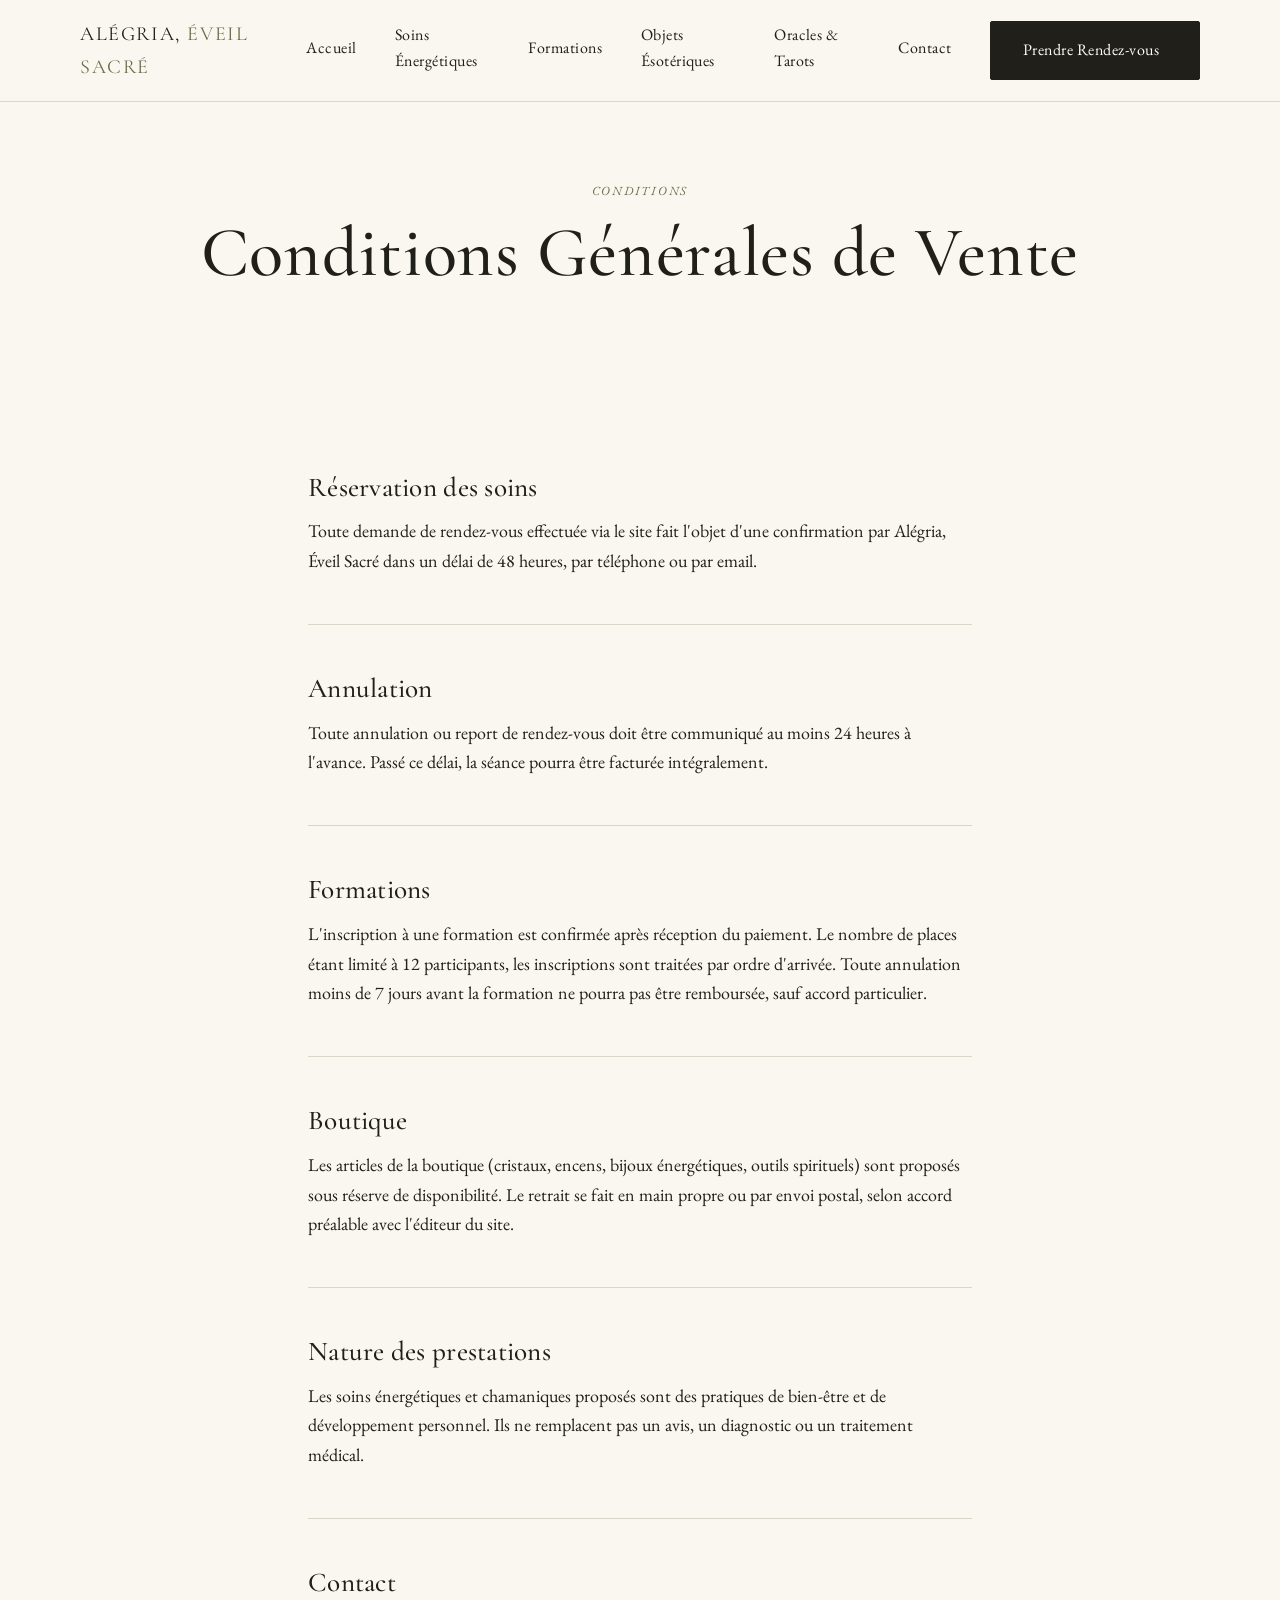
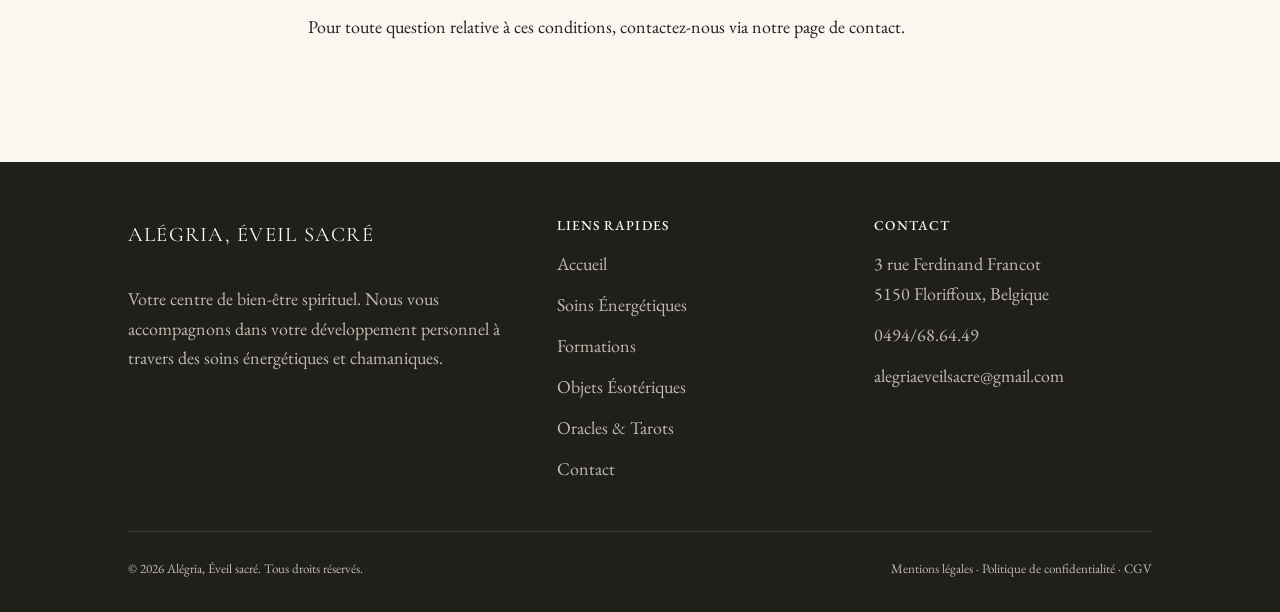
==== cgv.html @ ffaab170 "Rebuild site to match real Alégria, Éveil Sacré business content Replace the initial generic mockup " ====
<!DOCTYPE html>
<html lang="fr">
<head>
<meta charset="UTF-8">
<meta name="viewport" content="width=device-width, initial-scale=1.0">
<title>Conditions Générales de Vente — Alégria, Éveil Sacré</title>
<meta name="description" content="Conditions générales de vente des soins, formations et produits d'Alégria, Éveil Sacré.">
<link rel="stylesheet" href="assets/css/style.css">
</head>
<body>

<header class="site-header">
  <div class="container site-header__inner">
    <a href="index.html" class="logo">Alégria, <span>Éveil Sacré</span></a>
    <button class="nav-toggle" aria-label="Ouvrir le menu" aria-expanded="false">
      <span></span><span></span><span></span>
    </button>
    <nav class="main-nav">
      <a href="index.html">Accueil</a>
      <a href="soins-energetiques.html">Soins Énergétiques</a>
      <a href="formations.html">Formations</a>
      <a href="objets-esoteriques.html">Objets Ésotériques</a>
      <a href="oracles-tarots.html">Oracles &amp; Tarots</a>
      <a href="contact.html">Contact</a>
      <a href="rendez-vous.html" class="btn btn--primary main-nav__cta">Prendre Rendez-vous</a>
    </nav>
  </div>
</header>

<main>
  <section class="page-hero">
    <div class="container reveal">
      <span class="eyebrow">Conditions</span>
      <h1>Conditions Générales de Vente</h1>
    </div>
  </section>

  <section class="section">
    <div class="container reveal" style="max-width: 760px;">

      <h3>Réservation des soins</h3>
      <p>Toute demande de rendez-vous effectuée via le site fait l'objet d'une confirmation par Alégria, Éveil Sacré dans un délai de 48 heures, par téléphone ou par email.</p>

      <hr class="divider">

      <h3>Annulation</h3>
      <p>Toute annulation ou report de rendez-vous doit être communiqué au moins 24 heures à l'avance. Passé ce délai, la séance pourra être facturée intégralement.</p>

      <hr class="divider">

      <h3>Formations</h3>
      <p>L'inscription à une formation est confirmée après réception du paiement. Le nombre de places étant limité à 12 participants, les inscriptions sont traitées par ordre d'arrivée. Toute annulation moins de 7 jours avant la formation ne pourra pas être remboursée, sauf accord particulier.</p>

      <hr class="divider">

      <h3>Boutique</h3>
      <p>Les articles de la boutique (cristaux, encens, bijoux énergétiques, outils spirituels) sont proposés sous réserve de disponibilité. Le retrait se fait en main propre ou par envoi postal, selon accord préalable avec l'éditeur du site.</p>

      <hr class="divider">

      <h3>Nature des prestations</h3>
      <p>Les soins énergétiques et chamaniques proposés sont des pratiques de bien-être et de développement personnel. Ils ne remplacent pas un avis, un diagnostic ou un traitement médical.</p>

      <hr class="divider">

      <h3>Contact</h3>
      <p>Pour toute question relative à ces conditions, contactez-nous via notre <a href="contact.html">page de contact</a>.</p>

    </div>
  </section>
</main>

<footer class="site-footer">
  <div class="container">
    <div class="footer-grid">
      <div>
        <div class="footer-logo">Alégria, Éveil Sacré</div>
        <p class="mt-2">Votre centre de bien-être spirituel. Nous vous accompagnons dans votre développement personnel à travers des soins énergétiques et chamaniques.</p>
      </div>
      <div class="footer-col">
        <h4>Liens Rapides</h4>
        <ul>
          <li><a href="index.html">Accueil</a></li>
          <li><a href="soins-energetiques.html">Soins Énergétiques</a></li>
          <li><a href="formations.html">Formations</a></li>
          <li><a href="objets-esoteriques.html">Objets Ésotériques</a></li>
          <li><a href="oracles-tarots.html">Oracles &amp; Tarots</a></li>
          <li><a href="contact.html">Contact</a></li>
        </ul>
      </div>
      <div class="footer-col">
        <h4>Contact</h4>
        <ul>
          <li>3 rue Ferdinand Francot<br>5150 Floriffoux, Belgique</li>
          <li><a href="tel:+32494686449">0494/68.64.49</a></li>
          <li><a href="mailto:alegriaeveilsacre@gmail.com">alegriaeveilsacre@gmail.com</a></li>
        </ul>
      </div>
    </div>
    <div class="footer-bottom">
      <span>© 2026 Alégria, Éveil sacré. Tous droits réservés.</span>
      <span>
        <a href="mentions-legales.html">Mentions légales</a> ·
        <a href="politique-confidentialite.html">Politique de confidentialité</a> ·
        <a href="cgv.html">CGV</a>
      </span>
    </div>
  </div>
</footer>

<script src="assets/js/main.js"></script>
</body>
</html>
---- assets/css/style.css ----
/* ============================================
   Alégria, Éveil Sacré — feuille de style
   ============================================ */

@import url('https://fonts.googleapis.com/css2?family=Cormorant+Garamond:ital,wght@0,400;0,500;0,600;1,400&family=EB+Garamond:ital,wght@0,400;0,500;1,400&display=swap');

:root {
  --color-bg: #faf7f1;
  --color-bg-alt: #f2ede2;
  --color-olive: #6f6b45;
  --color-olive-dark: #52502f;
  --color-olive-light: #8c8862;
  --color-ink: #201f1a;
  --color-ink-soft: #4a4838;
  --color-cream: #f4efe3;
  --color-line: #ddd6c4;
  --color-white: #fffdf9;

  --font-display: 'Cormorant Garamond', 'Times New Roman', serif;
  --font-body: 'EB Garamond', 'Times New Roman', serif;

  --container: 1120px;
  --radius: 2px;
  --transition: 0.35s cubic-bezier(.4,0,.2,1);
}

* { box-sizing: border-box; }

html { scroll-behavior: smooth; }

body {
  margin: 0;
  font-family: var(--font-body);
  background: var(--color-bg);
  color: var(--color-ink);
  font-size: 18px;
  line-height: 1.65;
  -webkit-font-smoothing: antialiased;
}

h1, h2, h3, h4 {
  font-family: var(--font-display);
  font-weight: 500;
  line-height: 1.15;
  margin: 0 0 0.5em;
  letter-spacing: 0.01em;
}

h1 { font-size: clamp(2.6rem, 6vw, 4.4rem); }
h2 { font-size: clamp(2rem, 4.2vw, 2.9rem); }
h3 { font-size: clamp(1.4rem, 2.6vw, 1.7rem); }

p { margin: 0 0 1em; }

a { color: inherit; text-decoration: none; }

img { max-width: 100%; display: block; }

.container {
  width: 100%;
  max-width: var(--container);
  margin: 0 auto;
  padding: 0 6vw;
}

@media (min-width: 900px) {
  .container { padding: 0 3rem; }
}

.eyebrow {
  display: inline-block;
  font-family: var(--font-body);
  font-style: italic;
  letter-spacing: 0.14em;
  text-transform: uppercase;
  font-size: 0.78rem;
  color: var(--color-olive);
  margin-bottom: 0.9em;
}

.section {
  padding: clamp(3.5rem, 8vw, 6.5rem) 0;
}

.section--alt { background: var(--color-bg-alt); }

.section--olive {
  background: var(--color-olive);
  color: var(--color-white);
}
.section--olive .eyebrow { color: var(--color-cream); opacity: 0.85; }
.section--olive h1, .section--olive h2, .section--olive h3 { color: var(--color-white); }

.section--ink {
  background: var(--color-ink);
  color: var(--color-cream);
}
.section--ink h1, .section--ink h2 { color: var(--color-white); }

.text-center { text-align: center; }

.lede {
  font-size: 1.2rem;
  color: var(--color-ink-soft);
  max-width: 44em;
}
.text-center .lede { margin-left: auto; margin-right: auto; }
.section--olive .lede, .section--ink .lede { color: rgba(255,255,255,0.86); }

/* ---------- Buttons ---------- */
.btn {
  appearance: none;
  -webkit-appearance: none;
  display: inline-flex;
  align-items: center;
  justify-content: center;
  gap: 0.5em;
  padding: 0.95em 2em;
  font-family: var(--font-body);
  font-size: 0.95rem;
  letter-spacing: 0.04em;
  border: 1px solid var(--color-ink);
  border-radius: var(--radius);
  cursor: pointer;
  transition: background var(--transition), color var(--transition), border-color var(--transition), transform var(--transition);
  white-space: nowrap;
}

.btn--primary {
  background: var(--color-ink);
  color: var(--color-white);
}
.btn--primary:hover { background: var(--color-olive-dark); border-color: var(--color-olive-dark); transform: translateY(-1px); }

.btn--outline {
  background: transparent;
  color: var(--color-ink);
}
.btn--outline:hover { background: var(--color-ink); color: var(--color-white); transform: translateY(-1px); }

.section--olive .btn--outline, .section--ink .btn--outline {
  border-color: var(--color-white);
  color: var(--color-white);
}
.section--olive .btn--outline:hover, .section--ink .btn--outline:hover {
  background: var(--color-white);
  color: var(--color-olive-dark);
}
.section--olive .btn--primary, .section--ink .btn--primary {
  background: var(--color-white);
  color: var(--color-olive-dark);
  border-color: var(--color-white);
}
.section--olive .btn--primary:hover, .section--ink .btn--primary:hover {
  background: transparent;
  color: var(--color-white);
}

.btn--full { width: 100%; }
.btn--sm { padding: 0.7em 1.4em; font-size: 0.85rem; }

.btn-row {
  display: flex;
  flex-wrap: wrap;
  gap: 1rem;
}
.text-center .btn-row { justify-content: center; }

/* ---------- Header / Nav ---------- */
.site-header {
  position: sticky;
  top: 0;
  z-index: 100;
  background: var(--color-bg);
  border-bottom: 1px solid var(--color-line);
}

.site-header__inner {
  display: flex;
  align-items: center;
  justify-content: space-between;
  padding: 1.1rem 0;
}

.logo {
  font-family: var(--font-display);
  font-size: 1.25rem;
  letter-spacing: 0.08em;
  text-transform: uppercase;
  color: var(--color-ink);
}
.logo span { color: var(--color-olive); }

.nav-toggle {
  display: flex;
  flex-direction: column;
  justify-content: center;
  gap: 5px;
  width: 34px;
  height: 30px;
  background: none;
  border: none;
  cursor: pointer;
  padding: 0;
  z-index: 210;
}
.nav-toggle span {
  display: block;
  height: 2px;
  background: var(--color-ink);
  transition: transform var(--transition), opacity var(--transition);
}
.nav-toggle[aria-expanded="true"] span:nth-child(1) { transform: translateY(7px) rotate(45deg); }
.nav-toggle[aria-expanded="true"] span:nth-child(2) { opacity: 0; }
.nav-toggle[aria-expanded="true"] span:nth-child(3) { transform: translateY(-7px) rotate(-45deg); }

.main-nav {
  position: fixed;
  inset: 0;
  background: var(--color-bg);
  display: flex;
  flex-direction: column;
  align-items: center;
  justify-content: center;
  gap: 1.8rem;
  transform: translateY(-100%);
  opacity: 0;
  transition: transform var(--transition), opacity var(--transition);
  z-index: 200;
}
.main-nav.is-open { transform: translateY(0); opacity: 1; }

.main-nav a {
  font-family: var(--font-display);
  font-size: 2rem;
  color: var(--color-ink);
  position: relative;
}
.main-nav a.is-active { color: var(--color-olive); }
.main-nav a.main-nav__cta,
.main-nav a.main-nav__cta.is-active {
  color: var(--color-white);
}
.main-nav a::after {
  content: '';
  display: block;
  height: 1px;
  width: 0;
  background: var(--color-olive);
  transition: width var(--transition);
  margin: 0.2em auto 0;
}
.main-nav a:hover::after { width: 100%; }

.main-nav__cta { margin-top: 1rem; }

@media (min-width: 860px) {
  .nav-toggle { display: none; }
  .main-nav {
    position: static;
    inset: auto;
    transform: none;
    opacity: 1;
    flex-direction: row;
    background: transparent;
    gap: 2.4rem;
    width: auto;
  }
  .main-nav a { font-size: 1rem; font-family: var(--font-body); letter-spacing: 0.03em; }
  .main-nav__cta { margin-top: 0; }
  body.nav-lock { overflow: visible; }
}

body.nav-lock { overflow: hidden; }

/* ---------- Hero ---------- */
.hero {
  position: relative;
  padding: clamp(3.5rem, 10vw, 7rem) 0 clamp(3rem, 8vw, 5rem);
  background: linear-gradient(180deg, var(--color-bg) 0%, var(--color-bg-alt) 100%);
  overflow: hidden;
}

.hero__inner {
  display: grid;
  gap: 2.5rem;
  align-items: center;
}

@media (min-width: 900px) {
  .hero__inner { grid-template-columns: 1.1fr 0.9fr; gap: 3rem; }
}

.hero h1 { max-width: 12em; }

.hero__visual {
  aspect-ratio: 4 / 5;
  border-radius: var(--radius);
  position: relative;
  overflow: hidden;
}

/* Decorative "crystal" visual built purely in CSS — no external imagery required */
.visual-orb {
  width: 100%;
  height: 100%;
  background:
    radial-gradient(circle at 32% 28%, rgba(255,255,255,0.55), transparent 45%),
    radial-gradient(circle at 70% 65%, rgba(111,107,69,0.55), transparent 55%),
    linear-gradient(160deg, #c9c2a1 0%, #8c8862 40%, #6f6b45 75%, #52502f 100%);
  position: relative;
}
.visual-orb::before, .visual-orb::after {
  content: '';
  position: absolute;
  border-radius: 40% 60% 55% 45% / 55% 45% 60% 40%;
  background: rgba(255,255,255,0.18);
  mix-blend-mode: overlay;
}
.visual-orb::before { width: 55%; height: 55%; top: 12%; left: 15%; }
.visual-orb::after { width: 35%; height: 35%; bottom: 10%; right: 12%; background: rgba(255,255,255,0.28); }

/* ---------- Cards / grids ---------- */
.grid {
  display: grid;
  gap: 2rem;
  grid-template-columns: 1fr;
}
@media (min-width: 700px) {
  .grid--2 { grid-template-columns: repeat(2, 1fr); }
  .grid--3 { grid-template-columns: repeat(3, 1fr); }
  .grid--4 { grid-template-columns: repeat(2, 1fr); }
}
@media (min-width: 1000px) {
  .grid--4 { grid-template-columns: repeat(4, 1fr); }
}

.card {
  background: var(--color-white);
  border: 1px solid var(--color-line);
  border-radius: var(--radius);
  padding: 2.2rem 1.8rem;
  transition: transform var(--transition), box-shadow var(--transition);
}
.card:hover { transform: translateY(-4px); box-shadow: 0 18px 34px -22px rgba(32,31,26,0.35); }

.card__icon {
  width: 44px;
  height: 44px;
  margin-bottom: 1.2rem;
  color: var(--color-olive);
}
.card__icon svg { width: 100%; height: 100%; }

.card__meta {
  display: flex;
  justify-content: space-between;
  align-items: baseline;
  margin-top: 1.2rem;
  padding-top: 1.2rem;
  border-top: 1px solid var(--color-line);
  font-family: var(--font-display);
  font-size: 1.15rem;
}
.card__meta .price { color: var(--color-olive-dark); font-weight: 600; }

/* Product / book visual placeholder tiles (no photography assets) */
.tile-visual {
  aspect-ratio: 3 / 4;
  border-radius: var(--radius);
  margin-bottom: 1.4rem;
  position: relative;
  overflow: hidden;
  background: linear-gradient(150deg, var(--tile-a, #e4ddc8), var(--tile-b, #a39c74));
}
.tile-visual::after {
  content: attr(data-glyph);
  position: absolute;
  inset: 0;
  display: flex;
  align-items: center;
  justify-content: center;
  font-family: var(--font-display);
  font-style: italic;
  font-size: 2.4rem;
  color: rgba(255,255,255,0.75);
}

/* ---------- List / checkmarks ---------- */
.check-list { list-style: none; margin: 0; padding: 0; display: grid; gap: 1rem; }
.check-list li { display: flex; align-items: flex-start; gap: 0.8em; }
.check-list li::before {
  content: '✦';
  color: var(--color-olive);
  flex-shrink: 0;
  margin-top: 0.15em;
}

/* ---------- Quote / testimonial ---------- */
.quote {
  font-family: var(--font-display);
  font-style: italic;
  font-size: clamp(1.5rem, 3vw, 2.1rem);
  max-width: 32em;
  margin: 0 auto 1rem;
  line-height: 1.4;
}
.quote-cite {
  font-family: var(--font-body);
  font-style: normal;
  letter-spacing: 0.06em;
  text-transform: uppercase;
  font-size: 0.8rem;
  color: var(--color-olive);
}

/* ---------- Split section ---------- */
.split {
  display: grid;
  gap: 2.5rem;
  align-items: center;
}
@media (min-width: 900px) {
  .split { grid-template-columns: 1fr 1fr; gap: 4rem; }
  .split--reverse .split__visual { order: 2; }
}
.split__visual {
  aspect-ratio: 4 / 3;
  border-radius: var(--radius);
}

/* ---------- Forms ---------- */
.form {
  display: grid;
  gap: 1.4rem;
}
.form-row {
  display: grid;
  gap: 1.4rem;
}
@media (min-width: 640px) {
  .form-row--2 { grid-template-columns: 1fr 1fr; }
}

label {
  display: block;
  font-size: 0.85rem;
  letter-spacing: 0.04em;
  text-transform: uppercase;
  color: var(--color-ink-soft);
  margin-bottom: 0.5em;
}

input, select, textarea {
  width: 100%;
  font-family: var(--font-body);
  font-size: 1rem;
  padding: 0.85em 1em;
  border: 1px solid var(--color-line);
  border-radius: var(--radius);
  background: var(--color-white);
  color: var(--color-ink);
}
input:focus, select:focus, textarea:focus {
  outline: none;
  border-color: var(--color-olive);
}
textarea { resize: vertical; min-height: 120px; }

.form-note {
  font-size: 0.9rem;
  color: var(--color-ink-soft);
}

.form-success {
  display: none;
  background: var(--color-bg-alt);
  border: 1px solid var(--color-olive-light);
  border-radius: var(--radius);
  padding: 1.6rem;
  font-family: var(--font-display);
  font-size: 1.2rem;
  text-align: center;
}
.form-success.is-visible { display: block; }
.form.is-hidden { display: none; }

/* ---------- Info box (sidebar on booking page) ---------- */
.info-box {
  background: var(--color-ink);
  color: var(--color-cream);
  padding: 2.4rem;
  border-radius: var(--radius);
}
.info-box h3 { color: var(--color-white); }
.info-box .check-list li::before { color: var(--color-cream); }
.info-box dl { margin: 1.2rem 0 0; }
.info-box dt { font-family: var(--font-display); font-size: 1.05rem; color: var(--color-white); margin-top: 1rem; }
.info-box dd { margin: 0.2em 0 0; opacity: 0.85; font-size: 0.95rem; }

/* ---------- Community / social ---------- */
.social-row {
  display: flex;
  flex-wrap: wrap;
  gap: 1rem;
  justify-content: center;
}
.social-btn {
  display: inline-flex;
  align-items: center;
  gap: 0.7em;
  padding: 1em 1.8em;
  border: 1px solid var(--color-ink);
  border-radius: var(--radius);
  font-size: 0.95rem;
}
.social-btn svg { width: 20px; height: 20px; }
.social-btn--filled { background: var(--color-ink); color: var(--color-white); }
.social-btn--filled:hover { background: var(--color-olive-dark); }
.social-btn--outline:hover { background: var(--color-ink); color: var(--color-white); }

/* ---------- Footer ---------- */
.site-footer {
  background: var(--color-ink);
  color: rgba(244,239,227,0.75);
  padding: 3.5rem 0 2rem;
}
.footer-grid {
  display: grid;
  gap: 2.5rem;
  grid-template-columns: 1fr;
}
@media (min-width: 760px) {
  .footer-grid { grid-template-columns: 1.4fr 1fr 1fr; }
}
.footer-logo {
  font-family: var(--font-display);
  font-size: 1.3rem;
  color: var(--color-white);
  letter-spacing: 0.06em;
  text-transform: uppercase;
}
.footer-col h4 {
  font-family: var(--font-body);
  font-size: 0.85rem;
  letter-spacing: 0.08em;
  text-transform: uppercase;
  color: var(--color-white);
  margin-bottom: 1rem;
}
.footer-col ul { list-style: none; margin: 0; padding: 0; display: grid; gap: 0.7rem; }
.footer-col a:hover { color: var(--color-white); }
.footer-bottom {
  margin-top: 3rem;
  padding-top: 1.6rem;
  border-top: 1px solid rgba(244,239,227,0.15);
  font-size: 0.82rem;
  display: flex;
  flex-wrap: wrap;
  gap: 0.8rem;
  justify-content: space-between;
}

/* ---------- Utility ---------- */
.mt-2 { margin-top: 2rem; }
.mb-0 { margin-bottom: 0; }

/* Scroll reveal */
.reveal {
  opacity: 0;
  transform: translateY(18px);
  transition: opacity 0.7s ease, transform 0.7s ease;
}
.reveal.is-visible {
  opacity: 1;
  transform: translateY(0);
}

/* Page hero (inner pages) */
.page-hero {
  padding: clamp(3rem, 7vw, 4.5rem) 0 2.5rem;
  text-align: center;
}
.page-hero .lede { margin: 0 auto; }

.breadcrumb {
  font-size: 0.85rem;
  letter-spacing: 0.04em;
  text-transform: uppercase;
  color: var(--color-olive-dark);
  margin-bottom: 1rem;
  display: block;
}

hr.divider {
  border: none;
  border-top: 1px solid var(--color-line);
  margin: 3rem 0;
}

/* ---------- Process steps (numbered) ---------- */
.step-list {
  display: grid;
  gap: 2rem;
  margin-top: 2.5rem;
}
.step {
  display: grid;
  grid-template-columns: auto 1fr;
  gap: 1.4rem;
  align-items: start;
}
.step__num {
  width: 42px;
  height: 42px;
  flex-shrink: 0;
  border-radius: 50%;
  background: var(--color-olive);
  color: var(--color-white);
  display: flex;
  align-items: center;
  justify-content: center;
  font-family: var(--font-display);
  font-size: 1.1rem;
}
.step h3 { margin-bottom: 0.3em; }
.step p { color: var(--color-ink-soft); margin: 0; }

/* ---------- Trust grid (checkmark badges) ---------- */
.trust-grid {
  display: grid;
  gap: 2rem;
  margin-top: 2.5rem;
  grid-template-columns: 1fr;
}
@media (min-width: 700px) {
  .trust-grid { grid-template-columns: repeat(2, 1fr); }
}
.trust-item {
  display: grid;
  grid-template-columns: auto 1fr;
  gap: 1.2rem;
  align-items: start;
}
.trust-item__icon {
  width: 42px;
  height: 42px;
  flex-shrink: 0;
  border-radius: 50%;
  background: var(--color-olive);
  color: var(--color-white);
  display: flex;
  align-items: center;
  justify-content: center;
  font-size: 1.1rem;
}
.trust-item h3 { margin-bottom: 0.3em; font-size: 1.2rem; }
.trust-item p { color: var(--color-ink-soft); margin: 0; font-size: 0.95rem; }

/* ---------- Category pill ---------- */
.pill {
  display: inline-block;
  background: var(--color-olive);
  color: var(--color-white);
  font-size: 0.78rem;
  letter-spacing: 0.04em;
  padding: 0.4em 1em;
  border-radius: var(--radius);
  margin-bottom: 1rem;
}

/* ---------- Formation / soin card meta ---------- */
.offer-card {
  background: var(--color-white);
  border: 1px solid var(--color-line);
  border-radius: var(--radius);
  overflow: hidden;
  display: flex;
  flex-direction: column;
  transition: transform var(--transition), box-shadow var(--transition);
}
.offer-card:hover { transform: translateY(-4px); box-shadow: 0 18px 34px -22px rgba(32,31,26,0.35); }
.offer-card__visual {
  aspect-ratio: 4 / 3;
}
.offer-card__body {
  padding: 1.8rem;
  display: flex;
  flex-direction: column;
  flex-grow: 1;
}
.offer-card__body p { color: var(--color-ink-soft); font-size: 0.97rem; }
.offer-card__foot {
  margin-top: auto;
  padding-top: 1.2rem;
  border-top: 1px solid var(--color-line);
  display: flex;
  align-items: center;
  justify-content: space-between;
}
.offer-card__foot .price {
  font-family: var(--font-display);
  font-size: 1.3rem;
  color: var(--color-olive-dark);
}
.offer-card__foot .duration {
  display: block;
  font-size: 0.82rem;
  color: var(--color-ink-soft);
  text-transform: uppercase;
  letter-spacing: 0.03em;
}

/* Decorative themed visual tiles (no photography assets) */
.theme-visual {
  width: 100%;
  height: 100%;
  background: linear-gradient(155deg, var(--tv-a, #e4ddc8), var(--tv-b, #6f6b45));
  position: relative;
}
.theme-visual::after {
  content: attr(data-glyph);
  position: absolute;
  inset: 0;
  display: flex;
  align-items: center;
  justify-content: center;
  font-family: var(--font-display);
  font-style: italic;
  font-size: 2.6rem;
  color: rgba(255,255,255,0.8);
}
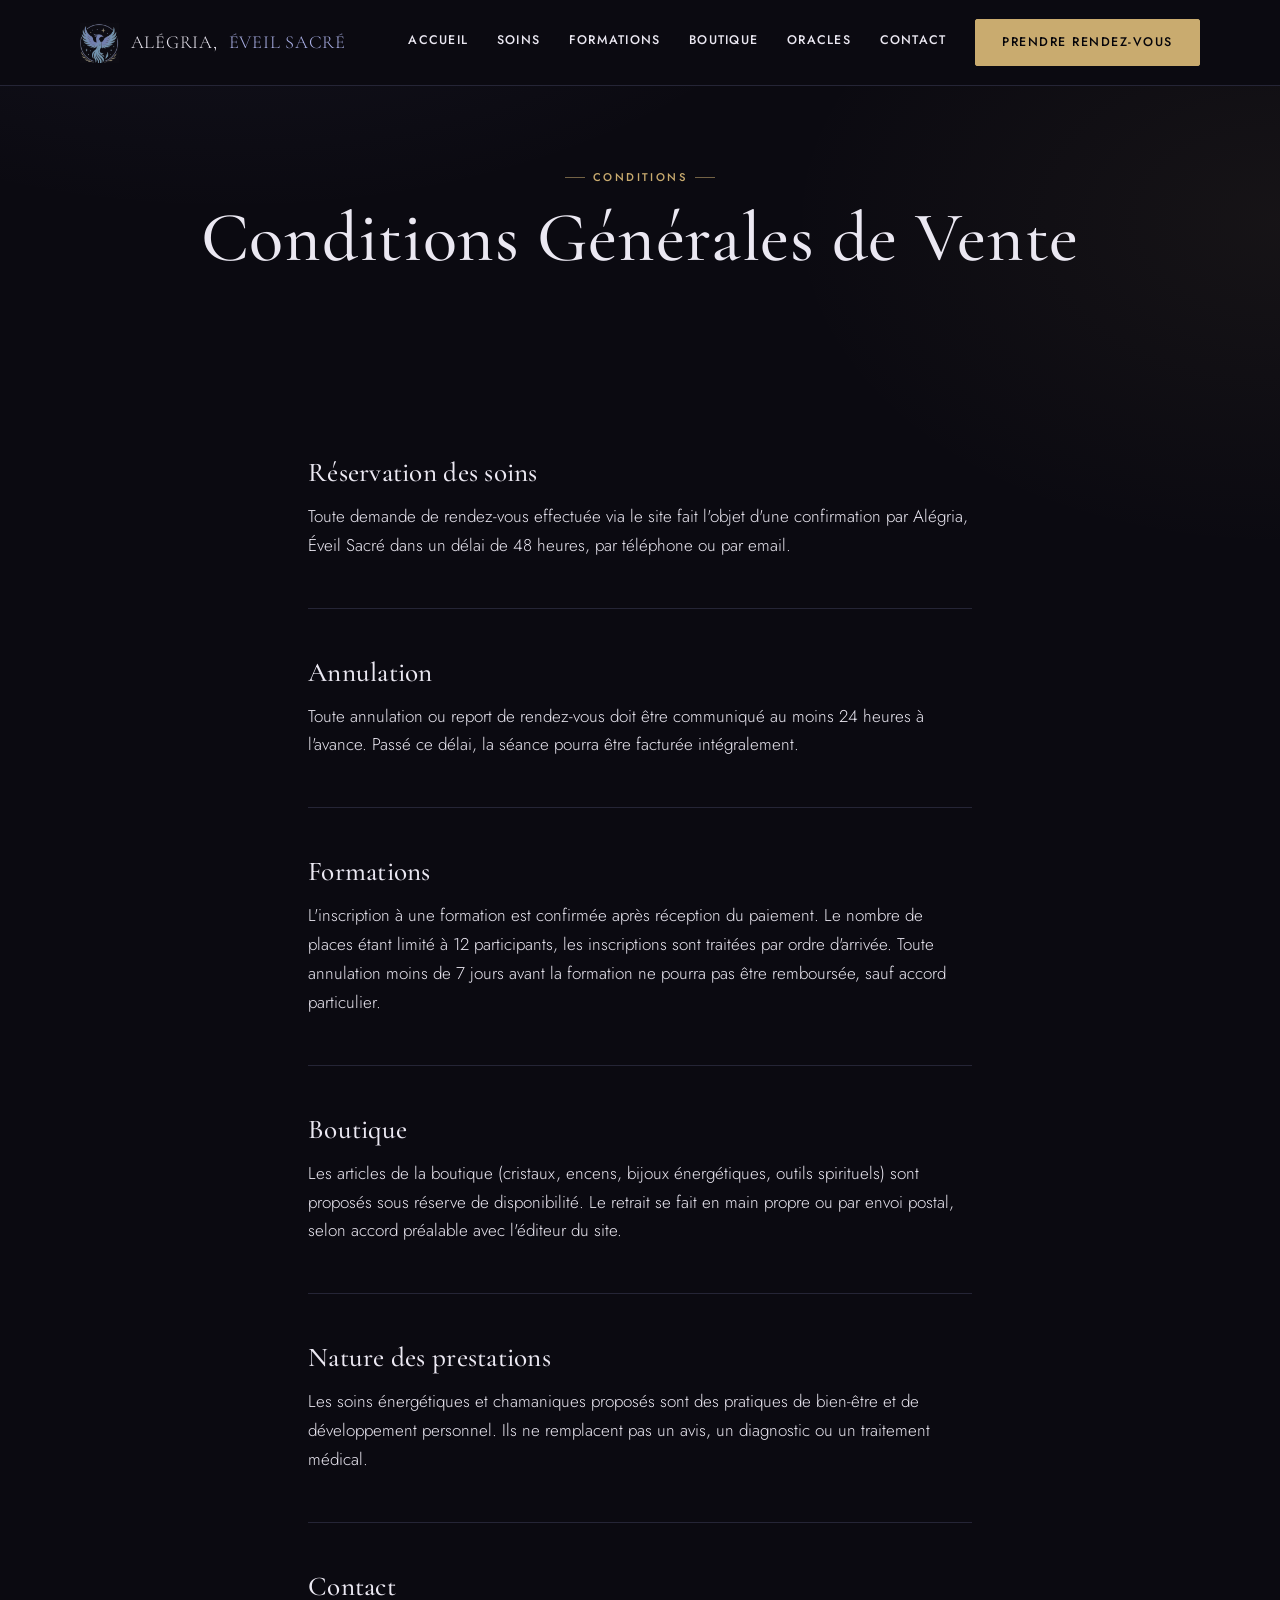
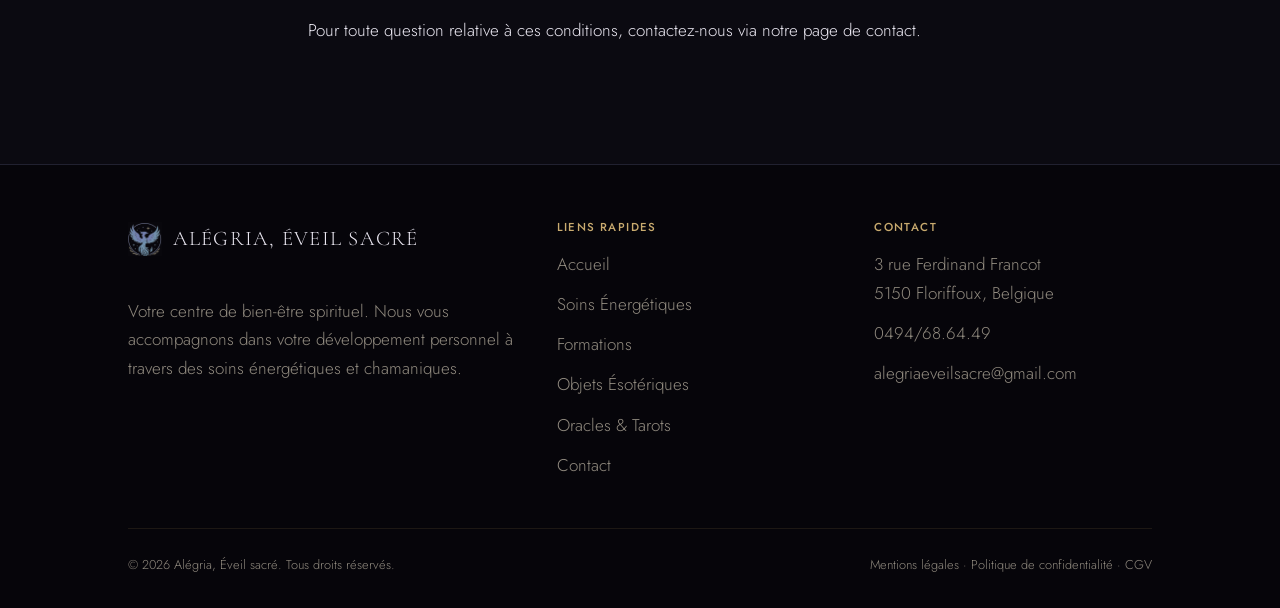
==== commit c041ec89: "Redesign site with a dark, minimalist mystical aesthetic and real logo Replace the cream/olive Wix-s" ====
--- a/cgv.html
+++ b/cgv.html
@@ -5,22 +5,23 @@
 <meta name="viewport" content="width=device-width, initial-scale=1.0">
 <title>Conditions Générales de Vente — Alégria, Éveil Sacré</title>
 <meta name="description" content="Conditions générales de vente des soins, formations et produits d'Alégria, Éveil Sacré.">
+<link rel="icon" type="image/png" href="assets/img/logo-icon.png">
 <link rel="stylesheet" href="assets/css/style.css">
 </head>
 <body>
 
 <header class="site-header">
   <div class="container site-header__inner">
-    <a href="index.html" class="logo">Alégria, <span>Éveil Sacré</span></a>
+    <a href="index.html" class="logo"><img src="assets/img/logo-icon.png" alt="" class="logo__mark">Alégria, <span>Éveil Sacré</span></a>
     <button class="nav-toggle" aria-label="Ouvrir le menu" aria-expanded="false">
       <span></span><span></span><span></span>
     </button>
     <nav class="main-nav">
       <a href="index.html">Accueil</a>
-      <a href="soins-energetiques.html">Soins Énergétiques</a>
+      <a href="soins-energetiques.html">Soins</a>
       <a href="formations.html">Formations</a>
-      <a href="objets-esoteriques.html">Objets Ésotériques</a>
-      <a href="oracles-tarots.html">Oracles &amp; Tarots</a>
+      <a href="objets-esoteriques.html">Boutique</a>
+      <a href="oracles-tarots.html">Oracles</a>
       <a href="contact.html">Contact</a>
       <a href="rendez-vous.html" class="btn btn--primary main-nav__cta">Prendre Rendez-vous</a>
     </nav>
@@ -74,7 +75,7 @@
   <div class="container">
     <div class="footer-grid">
       <div>
-        <div class="footer-logo">Alégria, Éveil Sacré</div>
+        <div class="footer-logo"><img src="assets/img/logo-icon.png" alt="" class="logo__mark">Alégria, Éveil Sacré</div>
         <p class="mt-2">Votre centre de bien-être spirituel. Nous vous accompagnons dans votre développement personnel à travers des soins énergétiques et chamaniques.</p>
       </div>
       <div class="footer-col">
--- a/assets/css/style.css
+++ b/assets/css/style.css
@@ -2,22 +2,33 @@
    Alégria, Éveil Sacré — feuille de style
    ============================================ */
 
-@import url('https://fonts.googleapis.com/css2?family=Cormorant+Garamond:ital,wght@0,400;0,500;0,600;1,400&family=EB+Garamond:ital,wght@0,400;0,500;1,400&display=swap');
+@import url('https://fonts.googleapis.com/css2?family=Cormorant+Garamond:ital,wght@0,400;0,500;0,600;1,400;1,500&family=Jost:ital,wght@0,300;0,400;0,500;0,600;1,400&display=swap');
 
 :root {
-  --color-bg: #faf7f1;
-  --color-bg-alt: #f2ede2;
-  --color-olive: #6f6b45;
-  --color-olive-dark: #52502f;
-  --color-olive-light: #8c8862;
-  --color-ink: #201f1a;
-  --color-ink-soft: #4a4838;
-  --color-cream: #f4efe3;
-  --color-line: #ddd6c4;
-  --color-white: #fffdf9;
+  --color-bg: #0b0a11;
+  --color-bg-alt: #121019;
+  --color-surface: #17141f;
+  --color-black: #06050a;
+  --color-bronze: #221f30;
+  --color-bronze-dark: #151320;
+
+  --color-ink: #ebe8f2;
+  --color-ink-soft: #9e99b0;
+
+  --color-gold: #c9ab6f;
+  --color-gold-dark: #a1854f;
+  --color-gold-light: #e2c88f;
+
+  --color-indigo: #8a8ed4;
+  --color-indigo-light: #aab0e6;
+  --color-sky: #7cc0da;
+
+  --color-line: rgba(154, 158, 219, 0.18);
+  --color-line-strong: rgba(154, 158, 219, 0.4);
+  --color-border-ivory: rgba(235, 232, 242, 0.26);
 
   --font-display: 'Cormorant Garamond', 'Times New Roman', serif;
-  --font-body: 'EB Garamond', 'Times New Roman', serif;
+  --font-body: 'Jost', 'Helvetica Neue', Arial, sans-serif;
 
   --container: 1120px;
   --radius: 2px;
@@ -31,10 +42,14 @@
 body {
   margin: 0;
   font-family: var(--font-body);
-  background: var(--color-bg);
-  color: var(--color-ink);
-  font-size: 18px;
-  line-height: 1.65;
+  background:
+    radial-gradient(ellipse 1100px 650px at 18% -8%, rgba(138,142,212,0.09), transparent 60%),
+    radial-gradient(ellipse 900px 600px at 100% 10%, rgba(201,171,111,0.06), transparent 55%),
+    var(--color-bg);
+  color: var(--color-ink);
+  font-size: 17px;
+  font-weight: 300;
+  line-height: 1.7;
   -webkit-font-smoothing: antialiased;
 }
 
@@ -44,6 +59,7 @@
   line-height: 1.15;
   margin: 0 0 0.5em;
   letter-spacing: 0.01em;
+  color: var(--color-ink);
 }
 
 h1 { font-size: clamp(2.6rem, 6vw, 4.4rem); }
@@ -68,14 +84,23 @@
 }
 
 .eyebrow {
-  display: inline-block;
+  display: inline-flex;
+  align-items: center;
+  gap: 0.7em;
   font-family: var(--font-body);
-  font-style: italic;
-  letter-spacing: 0.14em;
-  text-transform: uppercase;
-  font-size: 0.78rem;
-  color: var(--color-olive);
-  margin-bottom: 0.9em;
+  font-weight: 500;
+  letter-spacing: 0.22em;
+  text-transform: uppercase;
+  font-size: 0.7rem;
+  color: var(--color-gold);
+  margin-bottom: 1em;
+}
+.eyebrow::before, .eyebrow::after {
+  content: '';
+  width: 20px;
+  height: 1px;
+  background: var(--color-gold);
+  opacity: 0.55;
 }
 
 .section {
@@ -85,27 +110,26 @@
 .section--alt { background: var(--color-bg-alt); }
 
 .section--olive {
-  background: var(--color-olive);
-  color: var(--color-white);
-}
-.section--olive .eyebrow { color: var(--color-cream); opacity: 0.85; }
-.section--olive h1, .section--olive h2, .section--olive h3 { color: var(--color-white); }
+  background: linear-gradient(160deg, var(--color-bronze) 0%, var(--color-bronze-dark) 100%);
+  border-top: 1px solid var(--color-line);
+  border-bottom: 1px solid var(--color-line);
+}
 
 .section--ink {
-  background: var(--color-ink);
-  color: var(--color-cream);
-}
-.section--ink h1, .section--ink h2 { color: var(--color-white); }
+  background: var(--color-black);
+  border-top: 1px solid var(--color-line);
+}
 
 .text-center { text-align: center; }
 
 .lede {
-  font-size: 1.2rem;
+  font-size: 1.1rem;
+  font-weight: 300;
   color: var(--color-ink-soft);
   max-width: 44em;
 }
 .text-center .lede { margin-left: auto; margin-right: auto; }
-.section--olive .lede, .section--ink .lede { color: rgba(255,255,255,0.86); }
+.section--olive .lede, .section--ink .lede { color: rgba(236,226,205,0.7); }
 
 /* ---------- Buttons ---------- */
 .btn {
@@ -115,49 +139,37 @@
   align-items: center;
   justify-content: center;
   gap: 0.5em;
-  padding: 0.95em 2em;
+  padding: 0.95em 2.1em;
   font-family: var(--font-body);
-  font-size: 0.95rem;
-  letter-spacing: 0.04em;
-  border: 1px solid var(--color-ink);
-  border-radius: var(--radius);
+  font-size: 0.78rem;
+  font-weight: 500;
+  letter-spacing: 0.12em;
+  text-transform: uppercase;
+  border: 1px solid var(--color-gold);
+  border-radius: var(--radius);
+  background: transparent;
+  color: var(--color-ink);
   cursor: pointer;
   transition: background var(--transition), color var(--transition), border-color var(--transition), transform var(--transition);
   white-space: nowrap;
 }
 
 .btn--primary {
-  background: var(--color-ink);
-  color: var(--color-white);
-}
-.btn--primary:hover { background: var(--color-olive-dark); border-color: var(--color-olive-dark); transform: translateY(-1px); }
+  background: var(--color-gold);
+  border-color: var(--color-gold);
+  color: var(--color-black);
+}
+.btn--primary:hover { background: var(--color-gold-light); border-color: var(--color-gold-light); transform: translateY(-1px); }
 
 .btn--outline {
   background: transparent;
-  color: var(--color-ink);
-}
-.btn--outline:hover { background: var(--color-ink); color: var(--color-white); transform: translateY(-1px); }
-
-.section--olive .btn--outline, .section--ink .btn--outline {
-  border-color: var(--color-white);
-  color: var(--color-white);
-}
-.section--olive .btn--outline:hover, .section--ink .btn--outline:hover {
-  background: var(--color-white);
-  color: var(--color-olive-dark);
-}
-.section--olive .btn--primary, .section--ink .btn--primary {
-  background: var(--color-white);
-  color: var(--color-olive-dark);
-  border-color: var(--color-white);
-}
-.section--olive .btn--primary:hover, .section--ink .btn--primary:hover {
-  background: transparent;
-  color: var(--color-white);
-}
+  border-color: var(--color-border-ivory);
+  color: var(--color-ink);
+}
+.btn--outline:hover { border-color: var(--color-gold); color: var(--color-gold); background: rgba(198,161,91,0.08); transform: translateY(-1px); }
 
 .btn--full { width: 100%; }
-.btn--sm { padding: 0.7em 1.4em; font-size: 0.85rem; }
+.btn--sm { padding: 0.7em 1.5em; font-size: 0.7rem; }
 
 .btn-row {
   display: flex;
@@ -179,17 +191,33 @@
   display: flex;
   align-items: center;
   justify-content: space-between;
-  padding: 1.1rem 0;
+  padding: 1.2rem 0;
 }
 
 .logo {
-  font-family: var(--font-display);
-  font-size: 1.25rem;
-  letter-spacing: 0.08em;
-  text-transform: uppercase;
-  color: var(--color-ink);
-}
-.logo span { color: var(--color-olive); }
+  display: inline-flex;
+  align-items: center;
+  gap: 0.7rem;
+  flex-shrink: 0;
+  white-space: nowrap;
+  font-family: var(--font-display);
+  font-size: 1.15rem;
+  letter-spacing: 0.04em;
+  text-transform: uppercase;
+  color: var(--color-ink);
+}
+.logo span { color: var(--color-indigo-light); }
+.logo__mark {
+  height: 40px;
+  width: auto;
+  flex-shrink: 0;
+}
+.footer-logo {
+  display: inline-flex;
+  align-items: center;
+  gap: 0.7rem;
+}
+.footer-logo .logo__mark { height: 34px; }
 
 .nav-toggle {
   display: flex;
@@ -206,7 +234,7 @@
 }
 .nav-toggle span {
   display: block;
-  height: 2px;
+  height: 1px;
   background: var(--color-ink);
   transition: transform var(--transition), opacity var(--transition);
 }
@@ -236,25 +264,31 @@
   color: var(--color-ink);
   position: relative;
 }
-.main-nav a.is-active { color: var(--color-olive); }
+.main-nav a.is-active { color: var(--color-gold); }
 .main-nav a.main-nav__cta,
 .main-nav a.main-nav__cta.is-active {
-  color: var(--color-white);
+  color: var(--color-black);
+  font-family: var(--font-body);
+  font-size: 0.78rem;
+  font-weight: 500;
+  letter-spacing: 0.12em;
+  text-transform: uppercase;
 }
 .main-nav a::after {
   content: '';
   display: block;
   height: 1px;
   width: 0;
-  background: var(--color-olive);
+  background: var(--color-gold);
   transition: width var(--transition);
   margin: 0.2em auto 0;
 }
 .main-nav a:hover::after { width: 100%; }
+.main-nav a.main-nav__cta::after { display: none; }
 
 .main-nav__cta { margin-top: 1rem; }
 
-@media (min-width: 860px) {
+@media (min-width: 1220px) {
   .nav-toggle { display: none; }
   .main-nav {
     position: static;
@@ -263,10 +297,16 @@
     opacity: 1;
     flex-direction: row;
     background: transparent;
-    gap: 2.4rem;
+    gap: 1.8rem;
     width: auto;
   }
-  .main-nav a { font-size: 1rem; font-family: var(--font-body); letter-spacing: 0.03em; }
+  .main-nav a {
+    font-size: 0.78rem;
+    font-family: var(--font-body);
+    font-weight: 500;
+    letter-spacing: 0.1em;
+    text-transform: uppercase;
+  }
   .main-nav__cta { margin-top: 0; }
   body.nav-lock { overflow: visible; }
 }
@@ -277,7 +317,6 @@
 .hero {
   position: relative;
   padding: clamp(3.5rem, 10vw, 7rem) 0 clamp(3rem, 8vw, 5rem);
-  background: linear-gradient(180deg, var(--color-bg) 0%, var(--color-bg-alt) 100%);
   overflow: hidden;
 }
 
@@ -288,7 +327,7 @@
 }
 
 @media (min-width: 900px) {
-  .hero__inner { grid-template-columns: 1.1fr 0.9fr; gap: 3rem; }
+  .hero__inner { grid-template-columns: minmax(0, 1.1fr) minmax(0, 0.9fr); gap: 3rem; }
 }
 
 .hero h1 { max-width: 12em; }
@@ -300,57 +339,93 @@
   overflow: hidden;
 }
 
-/* Decorative "crystal" visual built purely in CSS — no external imagery required */
+/* Decorative "moon medallion" visual built purely in CSS — no external imagery required */
 .visual-orb {
   width: 100%;
   height: 100%;
+  position: relative;
+  border: 1px solid var(--color-line);
   background:
-    radial-gradient(circle at 32% 28%, rgba(255,255,255,0.55), transparent 45%),
-    radial-gradient(circle at 70% 65%, rgba(111,107,69,0.55), transparent 55%),
-    linear-gradient(160deg, #c9c2a1 0%, #8c8862 40%, #6f6b45 75%, #52502f 100%);
-  position: relative;
-}
-.visual-orb::before, .visual-orb::after {
+    radial-gradient(circle at 50% 42%, rgba(138,142,212,0.28), transparent 60%),
+    radial-gradient(circle at 50% 50%, #1a1826 0%, var(--color-black) 78%);
+}
+.visual-orb::before {
   content: '';
   position: absolute;
-  border-radius: 40% 60% 55% 45% / 55% 45% 60% 40%;
-  background: rgba(255,255,255,0.18);
-  mix-blend-mode: overlay;
-}
-.visual-orb::before { width: 55%; height: 55%; top: 12%; left: 15%; }
-.visual-orb::after { width: 35%; height: 35%; bottom: 10%; right: 12%; background: rgba(255,255,255,0.28); }
+  inset: 16%;
+  border: 1px solid var(--color-line-strong);
+  border-radius: 50%;
+}
+.visual-orb::after {
+  content: '☾';
+  position: absolute;
+  inset: 0;
+  display: flex;
+  align-items: center;
+  justify-content: center;
+  font-family: var(--font-display);
+  font-size: 4rem;
+  color: var(--color-gold-light);
+  opacity: 0.9;
+}
+.visual-orb__mark {
+  position: absolute;
+  inset: 0;
+  display: flex;
+  align-items: center;
+  justify-content: center;
+}
+.visual-orb__mark img {
+  width: 62%;
+  height: auto;
+  filter: drop-shadow(0 0 24px rgba(138,142,212,0.35));
+}
+.visual-orb:has(.visual-orb__mark)::after { content: none; }
 
 /* ---------- Cards / grids ---------- */
 .grid {
   display: grid;
   gap: 2rem;
-  grid-template-columns: 1fr;
+  grid-template-columns: minmax(0, 1fr);
 }
 @media (min-width: 700px) {
-  .grid--2 { grid-template-columns: repeat(2, 1fr); }
-  .grid--3 { grid-template-columns: repeat(3, 1fr); }
-  .grid--4 { grid-template-columns: repeat(2, 1fr); }
+  .grid--2 { grid-template-columns: repeat(2, minmax(0, 1fr)); }
+  .grid--3 { grid-template-columns: repeat(3, minmax(0, 1fr)); }
+  .grid--4 { grid-template-columns: repeat(2, minmax(0, 1fr)); }
 }
 @media (min-width: 1000px) {
-  .grid--4 { grid-template-columns: repeat(4, 1fr); }
+  .grid--4 { grid-template-columns: repeat(4, minmax(0, 1fr)); }
 }
 
 .card {
-  background: var(--color-white);
+  background: var(--color-surface);
   border: 1px solid var(--color-line);
   border-radius: var(--radius);
   padding: 2.2rem 1.8rem;
-  transition: transform var(--transition), box-shadow var(--transition);
-}
-.card:hover { transform: translateY(-4px); box-shadow: 0 18px 34px -22px rgba(32,31,26,0.35); }
+  transition: transform var(--transition), box-shadow var(--transition), border-color var(--transition);
+}
+.card:hover { transform: translateY(-4px); border-color: var(--color-line-strong); box-shadow: 0 20px 44px -26px rgba(0,0,0,0.7); }
 
 .card__icon {
-  width: 44px;
-  height: 44px;
-  margin-bottom: 1.2rem;
-  color: var(--color-olive);
-}
-.card__icon svg { width: 100%; height: 100%; }
+  width: 52px;
+  height: 52px;
+  margin-bottom: 1.3rem;
+  border: 1px solid var(--color-line-strong);
+  border-radius: 50%;
+  display: flex;
+  align-items: center;
+  justify-content: center;
+  color: var(--color-gold);
+}
+.card__icon svg { width: 22px; height: 22px; }
+
+.grid--4 > .reveal {
+  display: flex;
+  flex-direction: column;
+}
+.grid--4 > .reveal .card__meta {
+  margin-top: auto;
+}
 
 .card__meta {
   display: flex;
@@ -362,18 +437,24 @@
   font-family: var(--font-display);
   font-size: 1.15rem;
 }
-.card__meta .price { color: var(--color-olive-dark); font-weight: 600; }
-
-/* Product / book visual placeholder tiles (no photography assets) */
-.tile-visual {
+.card__meta .price { color: var(--color-gold); font-weight: 600; }
+
+/* Product / book / theme visual placeholder tiles (no photography assets) */
+.tile-visual, .theme-visual {
+  width: 100%;
+  height: 100%;
   aspect-ratio: 3 / 4;
   border-radius: var(--radius);
   margin-bottom: 1.4rem;
   position: relative;
   overflow: hidden;
-  background: linear-gradient(150deg, var(--tile-a, #e4ddc8), var(--tile-b, #a39c74));
-}
-.tile-visual::after {
+  border: 1px solid var(--color-line);
+  background:
+    radial-gradient(circle at 50% 38%, rgba(198,161,91,0.22), transparent 60%),
+    linear-gradient(165deg, #201a12 0%, var(--color-black) 100%);
+}
+.theme-visual { aspect-ratio: auto; margin-bottom: 0; border: none; border-radius: 0; }
+.tile-visual::after, .theme-visual::after {
   content: attr(data-glyph);
   position: absolute;
   inset: 0;
@@ -382,8 +463,9 @@
   justify-content: center;
   font-family: var(--font-display);
   font-style: italic;
-  font-size: 2.4rem;
-  color: rgba(255,255,255,0.75);
+  font-size: 2.6rem;
+  color: var(--color-gold-light);
+  opacity: 0.9;
 }
 
 /* ---------- List / checkmarks ---------- */
@@ -391,7 +473,7 @@
 .check-list li { display: flex; align-items: flex-start; gap: 0.8em; }
 .check-list li::before {
   content: '✦';
-  color: var(--color-olive);
+  color: var(--color-gold);
   flex-shrink: 0;
   margin-top: 0.15em;
 }
@@ -404,14 +486,15 @@
   max-width: 32em;
   margin: 0 auto 1rem;
   line-height: 1.4;
+  color: var(--color-ink);
 }
 .quote-cite {
   font-family: var(--font-body);
   font-style: normal;
-  letter-spacing: 0.06em;
-  text-transform: uppercase;
-  font-size: 0.8rem;
-  color: var(--color-olive);
+  letter-spacing: 0.12em;
+  text-transform: uppercase;
+  font-size: 0.72rem;
+  color: var(--color-gold);
 }
 
 /* ---------- Split section ---------- */
@@ -421,7 +504,7 @@
   align-items: center;
 }
 @media (min-width: 900px) {
-  .split { grid-template-columns: 1fr 1fr; gap: 4rem; }
+  .split { grid-template-columns: minmax(0, 1fr) minmax(0, 1fr); gap: 4rem; }
   .split--reverse .split__visual { order: 2; }
 }
 .split__visual {
@@ -439,16 +522,16 @@
   gap: 1.4rem;
 }
 @media (min-width: 640px) {
-  .form-row--2 { grid-template-columns: 1fr 1fr; }
+  .form-row--2 { grid-template-columns: minmax(0, 1fr) minmax(0, 1fr); }
 }
 
 label {
   display: block;
-  font-size: 0.85rem;
-  letter-spacing: 0.04em;
+  font-size: 0.72rem;
+  letter-spacing: 0.1em;
   text-transform: uppercase;
   color: var(--color-ink-soft);
-  margin-bottom: 0.5em;
+  margin-bottom: 0.6em;
 }
 
 input, select, textarea {
@@ -458,45 +541,48 @@
   padding: 0.85em 1em;
   border: 1px solid var(--color-line);
   border-radius: var(--radius);
-  background: var(--color-white);
-  color: var(--color-ink);
-}
+  background: var(--color-surface);
+  color: var(--color-ink);
+}
+input::placeholder, textarea::placeholder { color: rgba(236,226,205,0.3); }
 input:focus, select:focus, textarea:focus {
   outline: none;
-  border-color: var(--color-olive);
+  border-color: var(--color-gold);
 }
 textarea { resize: vertical; min-height: 120px; }
 
 .form-note {
-  font-size: 0.9rem;
+  font-size: 0.85rem;
   color: var(--color-ink-soft);
 }
 
 .form-success {
   display: none;
-  background: var(--color-bg-alt);
-  border: 1px solid var(--color-olive-light);
+  background: var(--color-surface);
+  border: 1px solid var(--color-line-strong);
   border-radius: var(--radius);
   padding: 1.6rem;
   font-family: var(--font-display);
   font-size: 1.2rem;
   text-align: center;
+  color: var(--color-gold-light);
 }
 .form-success.is-visible { display: block; }
 .form.is-hidden { display: none; }
 
-/* ---------- Info box (sidebar on booking page) ---------- */
+/* ---------- Info box (sidebar on booking / contact page) ---------- */
 .info-box {
-  background: var(--color-ink);
-  color: var(--color-cream);
+  background: linear-gradient(160deg, var(--color-bronze) 0%, var(--color-bronze-dark) 100%);
+  border: 1px solid var(--color-line);
+  color: var(--color-ink);
   padding: 2.4rem;
   border-radius: var(--radius);
 }
-.info-box h3 { color: var(--color-white); }
-.info-box .check-list li::before { color: var(--color-cream); }
+.info-box h3 { color: var(--color-gold-light); }
+.info-box .check-list li::before { color: var(--color-gold); }
 .info-box dl { margin: 1.2rem 0 0; }
-.info-box dt { font-family: var(--font-display); font-size: 1.05rem; color: var(--color-white); margin-top: 1rem; }
-.info-box dd { margin: 0.2em 0 0; opacity: 0.85; font-size: 0.95rem; }
+.info-box dt { font-family: var(--font-display); font-size: 1.05rem; color: var(--color-gold-light); margin-top: 1rem; }
+.info-box dd { margin: 0.2em 0 0; color: rgba(236,226,205,0.75); font-size: 0.95rem; }
 
 /* ---------- Community / social ---------- */
 .social-row {
@@ -510,20 +596,23 @@
   align-items: center;
   gap: 0.7em;
   padding: 1em 1.8em;
-  border: 1px solid var(--color-ink);
-  border-radius: var(--radius);
-  font-size: 0.95rem;
-}
-.social-btn svg { width: 20px; height: 20px; }
-.social-btn--filled { background: var(--color-ink); color: var(--color-white); }
-.social-btn--filled:hover { background: var(--color-olive-dark); }
-.social-btn--outline:hover { background: var(--color-ink); color: var(--color-white); }
+  border: 1px solid var(--color-border-ivory);
+  border-radius: var(--radius);
+  font-size: 0.85rem;
+  letter-spacing: 0.04em;
+  color: var(--color-ink);
+}
+.social-btn svg { width: 18px; height: 18px; }
+.social-btn--filled { background: var(--color-gold); border-color: var(--color-gold); color: var(--color-black); }
+.social-btn--filled:hover { background: var(--color-gold-light); border-color: var(--color-gold-light); }
+.social-btn--outline:hover { border-color: var(--color-gold); color: var(--color-gold); background: rgba(198,161,91,0.08); }
 
 /* ---------- Footer ---------- */
 .site-footer {
-  background: var(--color-ink);
-  color: rgba(244,239,227,0.75);
+  background: var(--color-black);
+  color: rgba(236,226,205,0.6);
   padding: 3.5rem 0 2rem;
+  border-top: 1px solid var(--color-line);
 }
 .footer-grid {
   display: grid;
@@ -531,35 +620,37 @@
   grid-template-columns: 1fr;
 }
 @media (min-width: 760px) {
-  .footer-grid { grid-template-columns: 1.4fr 1fr 1fr; }
+  .footer-grid { grid-template-columns: minmax(0, 1.4fr) minmax(0, 1fr) minmax(0, 1fr); }
 }
 .footer-logo {
   font-family: var(--font-display);
   font-size: 1.3rem;
-  color: var(--color-white);
+  color: var(--color-ink);
   letter-spacing: 0.06em;
   text-transform: uppercase;
 }
 .footer-col h4 {
   font-family: var(--font-body);
-  font-size: 0.85rem;
-  letter-spacing: 0.08em;
-  text-transform: uppercase;
-  color: var(--color-white);
+  font-size: 0.72rem;
+  font-weight: 500;
+  letter-spacing: 0.12em;
+  text-transform: uppercase;
+  color: var(--color-gold);
   margin-bottom: 1rem;
 }
 .footer-col ul { list-style: none; margin: 0; padding: 0; display: grid; gap: 0.7rem; }
-.footer-col a:hover { color: var(--color-white); }
+.footer-col a:hover { color: var(--color-gold-light); }
 .footer-bottom {
   margin-top: 3rem;
   padding-top: 1.6rem;
-  border-top: 1px solid rgba(244,239,227,0.15);
-  font-size: 0.82rem;
+  border-top: 1px solid rgba(198,161,91,0.12);
+  font-size: 0.8rem;
   display: flex;
   flex-wrap: wrap;
   gap: 0.8rem;
   justify-content: space-between;
 }
+.footer-bottom a:hover { color: var(--color-gold-light); }
 
 /* ---------- Utility ---------- */
 .mt-2 { margin-top: 2rem; }
@@ -587,7 +678,7 @@
   font-size: 0.85rem;
   letter-spacing: 0.04em;
   text-transform: uppercase;
-  color: var(--color-olive-dark);
+  color: var(--color-gold);
   margin-bottom: 1rem;
   display: block;
 }
@@ -615,8 +706,9 @@
   height: 42px;
   flex-shrink: 0;
   border-radius: 50%;
-  background: var(--color-olive);
-  color: var(--color-white);
+  border: 1px solid var(--color-gold);
+  background: transparent;
+  color: var(--color-gold);
   display: flex;
   align-items: center;
   justify-content: center;
@@ -634,7 +726,7 @@
   grid-template-columns: 1fr;
 }
 @media (min-width: 700px) {
-  .trust-grid { grid-template-columns: repeat(2, 1fr); }
+  .trust-grid { grid-template-columns: repeat(2, minmax(0, 1fr)); }
 }
 .trust-item {
   display: grid;
@@ -647,8 +739,9 @@
   height: 42px;
   flex-shrink: 0;
   border-radius: 50%;
-  background: var(--color-olive);
-  color: var(--color-white);
+  border: 1px solid var(--color-gold);
+  background: transparent;
+  color: var(--color-gold);
   display: flex;
   align-items: center;
   justify-content: center;
@@ -660,10 +753,13 @@
 /* ---------- Category pill ---------- */
 .pill {
   display: inline-block;
-  background: var(--color-olive);
-  color: var(--color-white);
-  font-size: 0.78rem;
-  letter-spacing: 0.04em;
+  background: transparent;
+  border: 1px solid var(--color-gold);
+  color: var(--color-gold);
+  font-size: 0.68rem;
+  font-weight: 500;
+  letter-spacing: 0.1em;
+  text-transform: uppercase;
   padding: 0.4em 1em;
   border-radius: var(--radius);
   margin-bottom: 1rem;
@@ -671,15 +767,15 @@
 
 /* ---------- Formation / soin card meta ---------- */
 .offer-card {
-  background: var(--color-white);
+  background: var(--color-surface);
   border: 1px solid var(--color-line);
   border-radius: var(--radius);
   overflow: hidden;
   display: flex;
   flex-direction: column;
-  transition: transform var(--transition), box-shadow var(--transition);
-}
-.offer-card:hover { transform: translateY(-4px); box-shadow: 0 18px 34px -22px rgba(32,31,26,0.35); }
+  transition: transform var(--transition), box-shadow var(--transition), border-color var(--transition);
+}
+.offer-card:hover { transform: translateY(-4px); border-color: var(--color-line-strong); box-shadow: 0 20px 44px -26px rgba(0,0,0,0.7); }
 .offer-card__visual {
   aspect-ratio: 4 / 3;
 }
@@ -689,7 +785,7 @@
   flex-direction: column;
   flex-grow: 1;
 }
-.offer-card__body p { color: var(--color-ink-soft); font-size: 0.97rem; }
+.offer-card__body p { color: var(--color-ink-soft); font-size: 0.95rem; }
 .offer-card__foot {
   margin-top: auto;
   padding-top: 1.2rem;
@@ -701,32 +797,12 @@
 .offer-card__foot .price {
   font-family: var(--font-display);
   font-size: 1.3rem;
-  color: var(--color-olive-dark);
+  color: var(--color-gold);
 }
 .offer-card__foot .duration {
   display: block;
-  font-size: 0.82rem;
+  font-size: 0.72rem;
   color: var(--color-ink-soft);
   text-transform: uppercase;
-  letter-spacing: 0.03em;
-}
-
-/* Decorative themed visual tiles (no photography assets) */
-.theme-visual {
-  width: 100%;
-  height: 100%;
-  background: linear-gradient(155deg, var(--tv-a, #e4ddc8), var(--tv-b, #6f6b45));
-  position: relative;
-}
-.theme-visual::after {
-  content: attr(data-glyph);
-  position: absolute;
-  inset: 0;
-  display: flex;
-  align-items: center;
-  justify-content: center;
-  font-family: var(--font-display);
-  font-style: italic;
-  font-size: 2.6rem;
-  color: rgba(255,255,255,0.8);
-}
+  letter-spacing: 0.06em;
+}
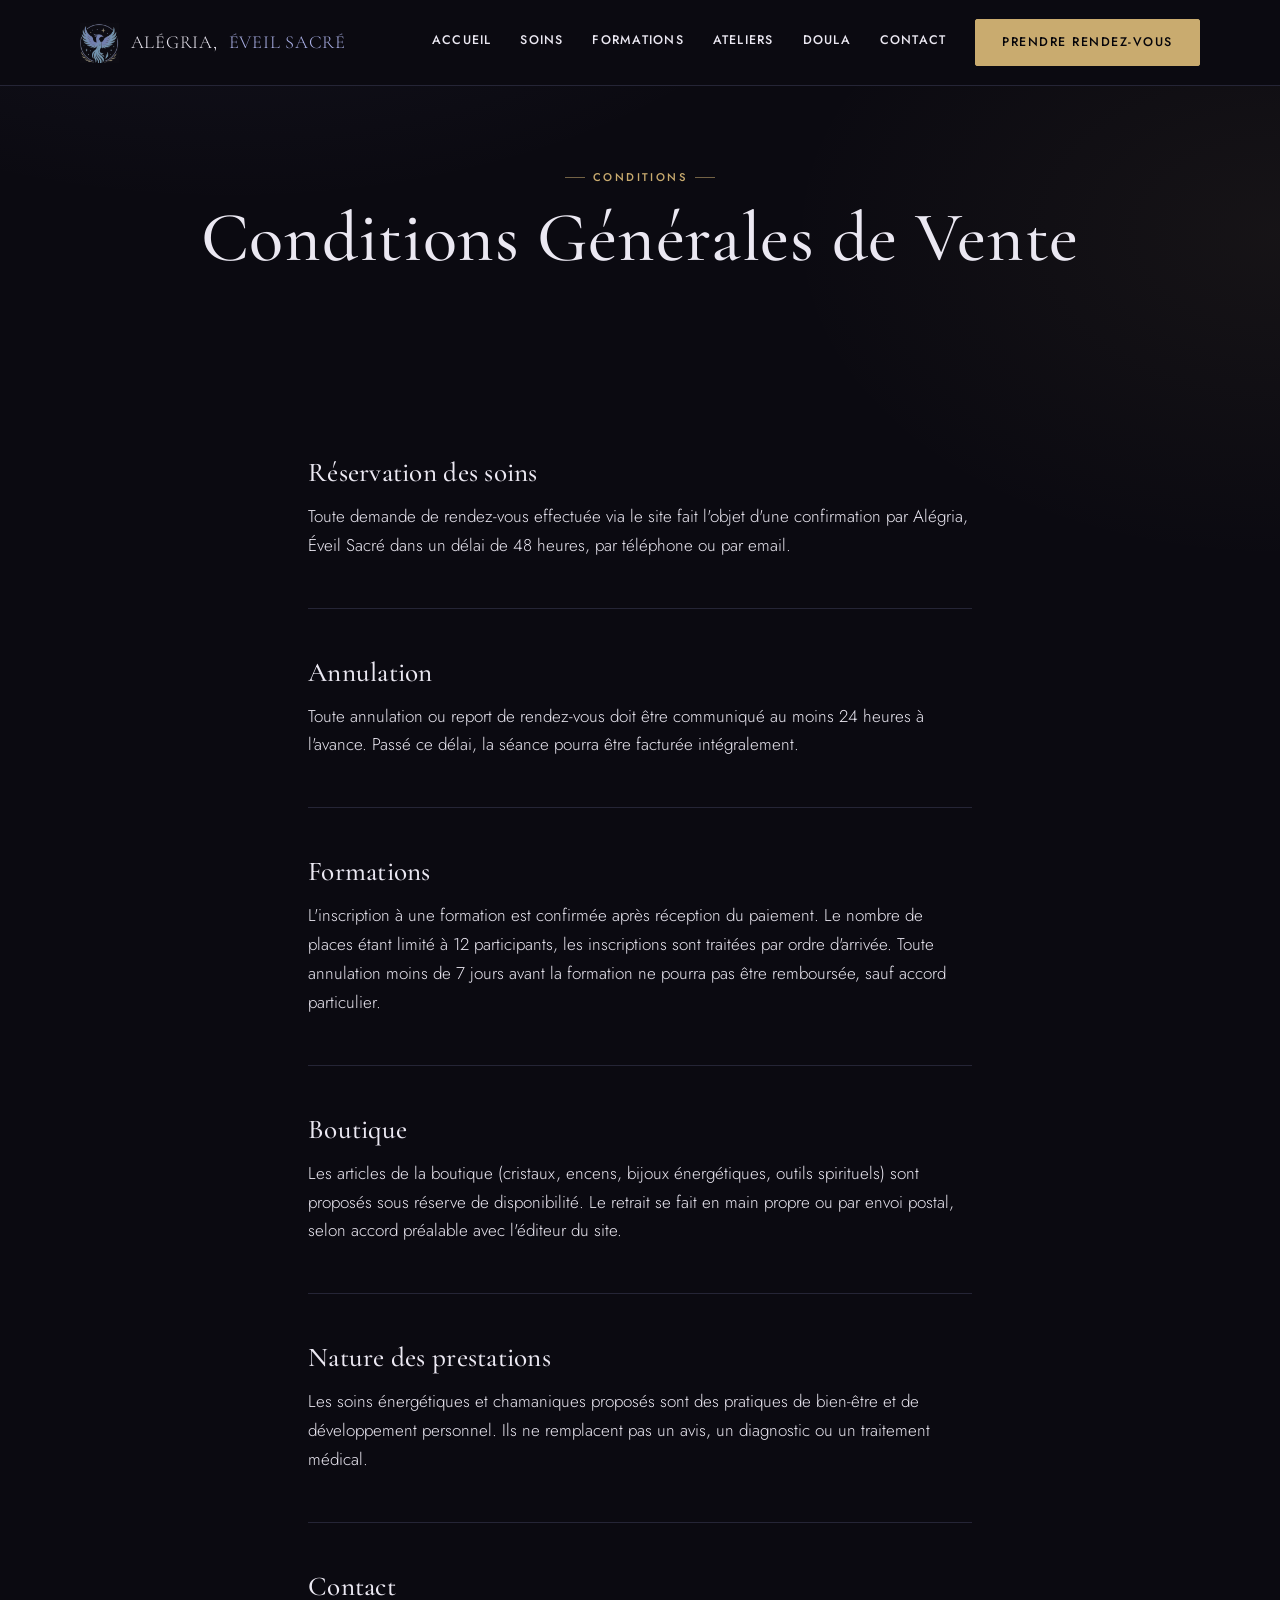
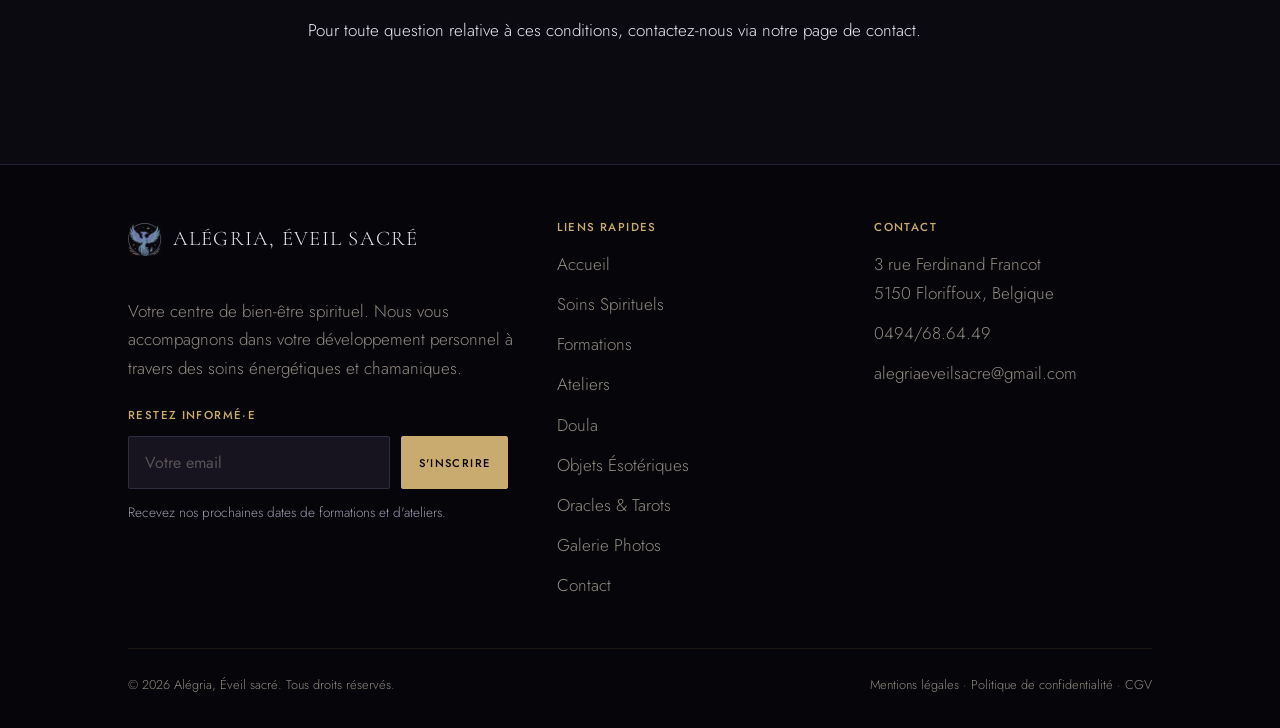
==== commit 27d697b7: "Expand site with real service catalog, Doula section, ateliers, gallery Rebuild content around the c" ====
--- a/cgv.html
+++ b/cgv.html
@@ -5,6 +5,18 @@
 <meta name="viewport" content="width=device-width, initial-scale=1.0">
 <title>Conditions Générales de Vente — Alégria, Éveil Sacré</title>
 <meta name="description" content="Conditions générales de vente des soins, formations et produits d'Alégria, Éveil Sacré.">
+<link rel="canonical" href="https://www.alegriaeveilsacre.be/cgv.html">
+<meta property="og:type" content="website">
+<meta property="og:site_name" content="Alégria, Éveil Sacré">
+<meta property="og:locale" content="fr_BE">
+<meta property="og:title" content="Conditions Générales de Vente — Alégria, Éveil Sacré">
+<meta property="og:description" content="Conditions générales de vente des soins, formations et produits d&#x27;Alégria, Éveil Sacré.">
+<meta property="og:url" content="https://www.alegriaeveilsacre.be/cgv.html">
+<meta property="og:image" content="https://www.alegriaeveilsacre.be/assets/img/logo-full.png">
+<meta name="twitter:card" content="summary">
+<meta name="twitter:title" content="Conditions Générales de Vente — Alégria, Éveil Sacré">
+<meta name="twitter:description" content="Conditions générales de vente des soins, formations et produits d&#x27;Alégria, Éveil Sacré.">
+<meta name="twitter:image" content="https://www.alegriaeveilsacre.be/assets/img/logo-full.png">
 <link rel="icon" type="image/png" href="assets/img/logo-icon.png">
 <link rel="stylesheet" href="assets/css/style.css">
 </head>
@@ -20,8 +32,8 @@
       <a href="index.html">Accueil</a>
       <a href="soins-energetiques.html">Soins</a>
       <a href="formations.html">Formations</a>
-      <a href="objets-esoteriques.html">Boutique</a>
-      <a href="oracles-tarots.html">Oracles</a>
+      <a href="ateliers.html">Ateliers</a>
+      <a href="doula.html">Doula</a>
       <a href="contact.html">Contact</a>
       <a href="rendez-vous.html" class="btn btn--primary main-nav__cta">Prendre Rendez-vous</a>
     </nav>
@@ -77,15 +89,27 @@
       <div>
         <div class="footer-logo"><img src="assets/img/logo-icon.png" alt="" class="logo__mark">Alégria, Éveil Sacré</div>
         <p class="mt-2">Votre centre de bien-être spirituel. Nous vous accompagnons dans votre développement personnel à travers des soins énergétiques et chamaniques.</p>
+        <div class="newsletter">
+          <h4>Restez informé·e</h4>
+          <form class="newsletter-row" data-static-form novalidate>
+            <input type="email" name="email" placeholder="Votre email" aria-label="Votre email" required>
+            <button type="submit" class="btn btn--primary btn--sm">S'inscrire</button>
+          </form>
+          <p class="form-note">Recevez nos prochaines dates de formations et d'ateliers.</p>
+          <div class="form-success">Merci ! Vous êtes inscrit·e à notre newsletter.</div>
+        </div>
       </div>
       <div class="footer-col">
         <h4>Liens Rapides</h4>
         <ul>
           <li><a href="index.html">Accueil</a></li>
-          <li><a href="soins-energetiques.html">Soins Énergétiques</a></li>
+          <li><a href="soins-energetiques.html">Soins Spirituels</a></li>
           <li><a href="formations.html">Formations</a></li>
+          <li><a href="ateliers.html">Ateliers</a></li>
+          <li><a href="doula.html">Doula</a></li>
           <li><a href="objets-esoteriques.html">Objets Ésotériques</a></li>
           <li><a href="oracles-tarots.html">Oracles &amp; Tarots</a></li>
+          <li><a href="galerie-photos.html">Galerie Photos</a></li>
           <li><a href="contact.html">Contact</a></li>
         </ul>
       </div>
--- a/assets/css/style.css
+++ b/assets/css/style.css
@@ -22,6 +22,8 @@
   --color-indigo: #8a8ed4;
   --color-indigo-light: #aab0e6;
   --color-sky: #7cc0da;
+  --color-mauve: #b07fc4;
+  --color-mauve-light: #cda3dc;
 
   --color-line: rgba(154, 158, 219, 0.18);
   --color-line-strong: rgba(154, 158, 219, 0.4);
@@ -382,6 +384,20 @@
 }
 .visual-orb:has(.visual-orb__mark)::after { content: none; }
 
+.visual-orb--mauve {
+  background:
+    radial-gradient(circle at 50% 42%, rgba(176,127,196,0.3), transparent 60%),
+    radial-gradient(circle at 50% 50%, #1e1720 0%, var(--color-black) 78%);
+}
+.visual-orb--mauve::before { border-color: rgba(176,127,196,0.4); }
+.visual-orb--mauve::after { color: var(--color-mauve-light); }
+
+/* ---------- Doula theme accents ---------- */
+.text-mauve { color: var(--color-mauve-light); }
+.pill--mauve { border-color: var(--color-mauve); color: var(--color-mauve-light); }
+.card--doula:hover, .offer-card--doula:hover { border-color: var(--color-mauve); }
+.card--doula .card__icon, .offer-card--doula .price { color: var(--color-mauve-light); }
+
 /* ---------- Cards / grids ---------- */
 .grid {
   display: grid;
@@ -467,6 +483,12 @@
   color: var(--color-gold-light);
   opacity: 0.9;
 }
+.tile-visual--mauve, .theme-visual--mauve {
+  background:
+    radial-gradient(circle at 50% 38%, rgba(176,127,196,0.24), transparent 60%),
+    linear-gradient(165deg, #201420 0%, var(--color-black) 100%);
+}
+.tile-visual--mauve::after, .theme-visual--mauve::after { color: var(--color-mauve-light); }
 
 /* ---------- List / checkmarks ---------- */
 .check-list { list-style: none; margin: 0; padding: 0; display: grid; gap: 1rem; }
@@ -500,6 +522,7 @@
 /* ---------- Split section ---------- */
 .split {
   display: grid;
+  grid-template-columns: minmax(0, 1fr);
   gap: 2.5rem;
   align-items: center;
 }
@@ -515,10 +538,12 @@
 /* ---------- Forms ---------- */
 .form {
   display: grid;
+  grid-template-columns: minmax(0, 1fr);
   gap: 1.4rem;
 }
 .form-row {
   display: grid;
+  grid-template-columns: minmax(0, 1fr);
   gap: 1.4rem;
 }
 @media (min-width: 640px) {
@@ -536,6 +561,7 @@
 
 input, select, textarea {
   width: 100%;
+  min-width: 0;
   font-family: var(--font-body);
   font-size: 1rem;
   padding: 0.85em 1em;
@@ -568,7 +594,7 @@
   color: var(--color-gold-light);
 }
 .form-success.is-visible { display: block; }
-.form.is-hidden { display: none; }
+.form.is-hidden, .newsletter-row.is-hidden { display: none; }
 
 /* ---------- Info box (sidebar on booking / contact page) ---------- */
 .info-box {
@@ -652,6 +678,37 @@
 }
 .footer-bottom a:hover { color: var(--color-gold-light); }
 
+.newsletter {
+  margin-top: 1.6rem;
+}
+.newsletter h4 {
+  font-family: var(--font-body);
+  font-size: 0.72rem;
+  font-weight: 500;
+  letter-spacing: 0.12em;
+  text-transform: uppercase;
+  color: var(--color-gold);
+  margin-bottom: 0.9rem;
+}
+.newsletter-row {
+  display: flex;
+  gap: 0.7rem;
+  max-width: 380px;
+}
+.newsletter-row input {
+  flex: 1;
+  min-width: 0;
+}
+.newsletter-row .btn { flex-shrink: 0; }
+.newsletter .form-note { margin-top: 0.8rem; margin-bottom: 0; }
+.newsletter .form-success {
+  margin-top: 0.8rem;
+  padding: 1rem 1.2rem;
+  font-size: 0.95rem;
+  text-align: left;
+  max-width: 380px;
+}
+
 /* ---------- Utility ---------- */
 .mt-2 { margin-top: 2rem; }
 .mb-0 { margin-bottom: 0; }
@@ -793,7 +850,15 @@
   display: flex;
   align-items: center;
   justify-content: space-between;
-}
+  gap: 1rem;
+}
+.offer-card__foot--stack {
+  flex-direction: column;
+  align-items: stretch;
+  gap: 0.9rem;
+}
+.offer-card__foot--stack .duration { text-align: center; }
+.offer-card__foot--stack .btn { width: 100%; }
 .offer-card__foot .price {
   font-family: var(--font-display);
   font-size: 1.3rem;
